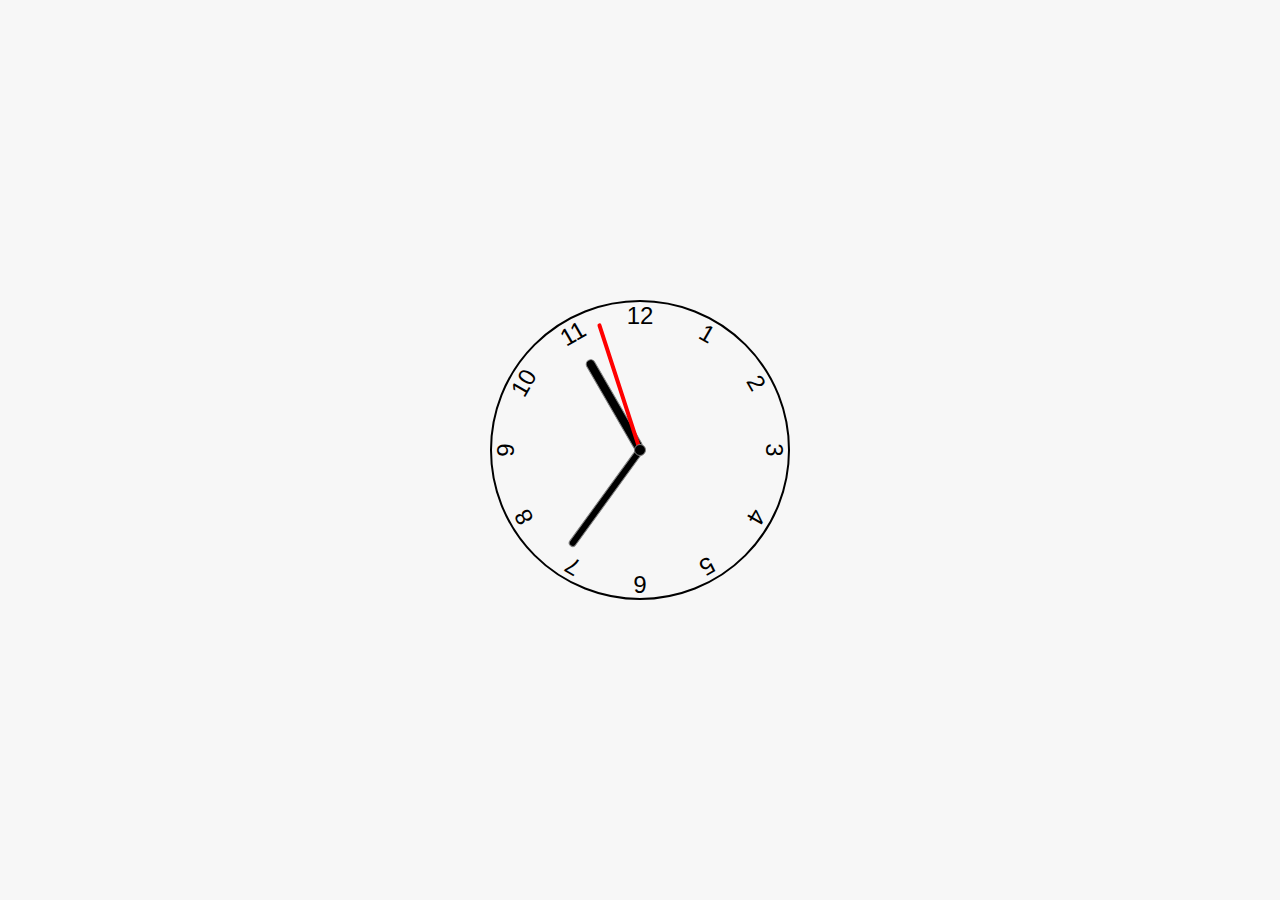
==== clock/index.html @ cd1aff59 "feat: add clock example" ====
<!DOCTYPE html>
<html lang="en">
<head>
    <meta charset="UTF-8">
    <meta http-equiv="X-UA-Compatible" content="IE=edge">
    <meta name="viewport" content="width=device-width, initial-scale=1.0">
    <link rel="stylesheet" href="style.css">
    <title>Clock</title>
</head>
<body>
  <div class="clock">
    <div class="hour"></div>
    <div class="min"></div>
    <div class="sec"></div>
    <span style="transform: rotate(30deg);">1</span>
    <span style="transform: rotate(60deg);">2</span>
    <span style="transform: rotate(90deg);">3</span>
    <span style="transform: rotate(120deg);">4</span>
    <span style="transform: rotate(150deg);">5</span>
    <span style="transform: rotate(180deg);">6</span>
    <span style="transform: rotate(210deg);">7</span>
    <span style="transform: rotate(240deg);">8</span>
    <span style="transform: rotate(270deg);">9</span>
    <span style="transform: rotate(300deg);">10</span>
    <span style="transform: rotate(330deg);">11</span>
    <span style="transform: rotate(0deg);">12</span>
  </div>
  <script src="./script.js"></script>
</body>
</html>
---- clock/style.css ----
* {
  margin: 0;
  padding: 0;
  box-sizing: border-box;
  font-family: 'poppins', sans-serif;
}

body {
  height: 100vh;
  display: flex;
  align-items: center;
  justify-content: center;
  background-color: #f7f7f7;
}

.clock {
  position: relative;
  width: 300px;
  height: 300px;
  border-radius: 50%;
  display: flex;
  align-items: center;
  justify-content: center;
  text-align-last: center;
  border: 2px solid black;
}

.clock::after {
  content: '';
  width: 10px;
  height: 10px;
  z-index: 4;
  background-color: black;
  border-radius: 50%;
  border: 1px solid gray;
}

.clock span {
  position: absolute;
  width: 100%;
  height: 100%;
  font-size: 24px;
}

.hour, .min, .sec {
  position: absolute;
  background-color: black;
  bottom: 50%;
  border-radius: 10px;
  transform-origin: bottom;
}

.hour {
  width: 10px;
  height: 35%;
  z-index: 1;
  border: 1px solid gray;
}

.min {
  width: 8px;
  height: 40%;
  z-index: 2;
  border: 1px solid gray;
}

.sec {
  width: 4px;
  height: 45%;
  z-index: 3;
  background-color: red;
}
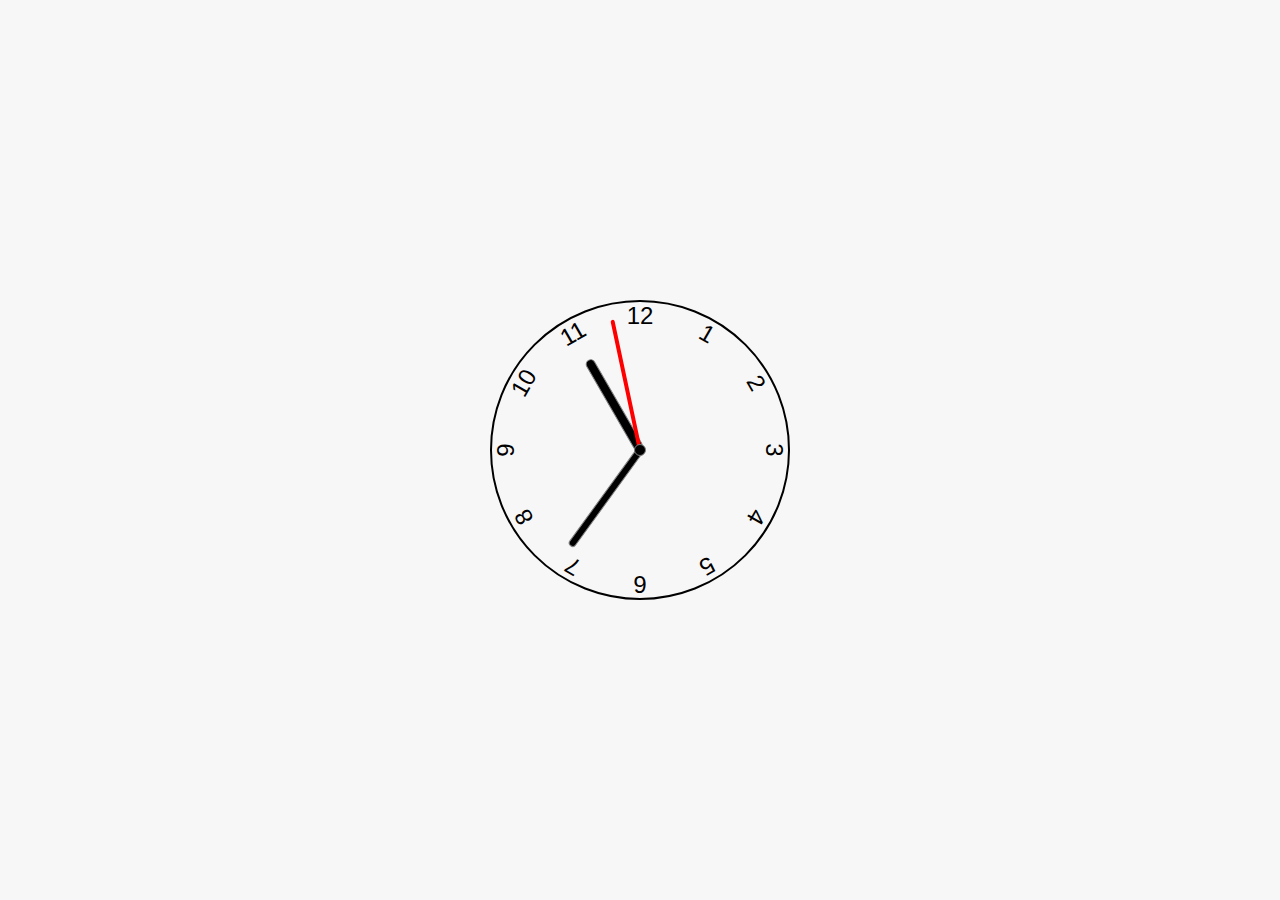
==== commit 0308148f: "add conic-gradient example" ====
--- a/clock/index.html
+++ b/clock/index.html
@@ -19,7 +19,7 @@
     <span style="transform: rotate(150deg);">5</span>
     <span style="transform: rotate(180deg);">6</span>
     <span style="transform: rotate(210deg);">7</span>
-    <span style="transform: rotate(240deg);">8</span>
+    <span style="transform: rotate(240deg);">8</span> 
     <span style="transform: rotate(270deg);">9</span>
     <span style="transform: rotate(300deg);">10</span>
     <span style="transform: rotate(330deg);">11</span>
